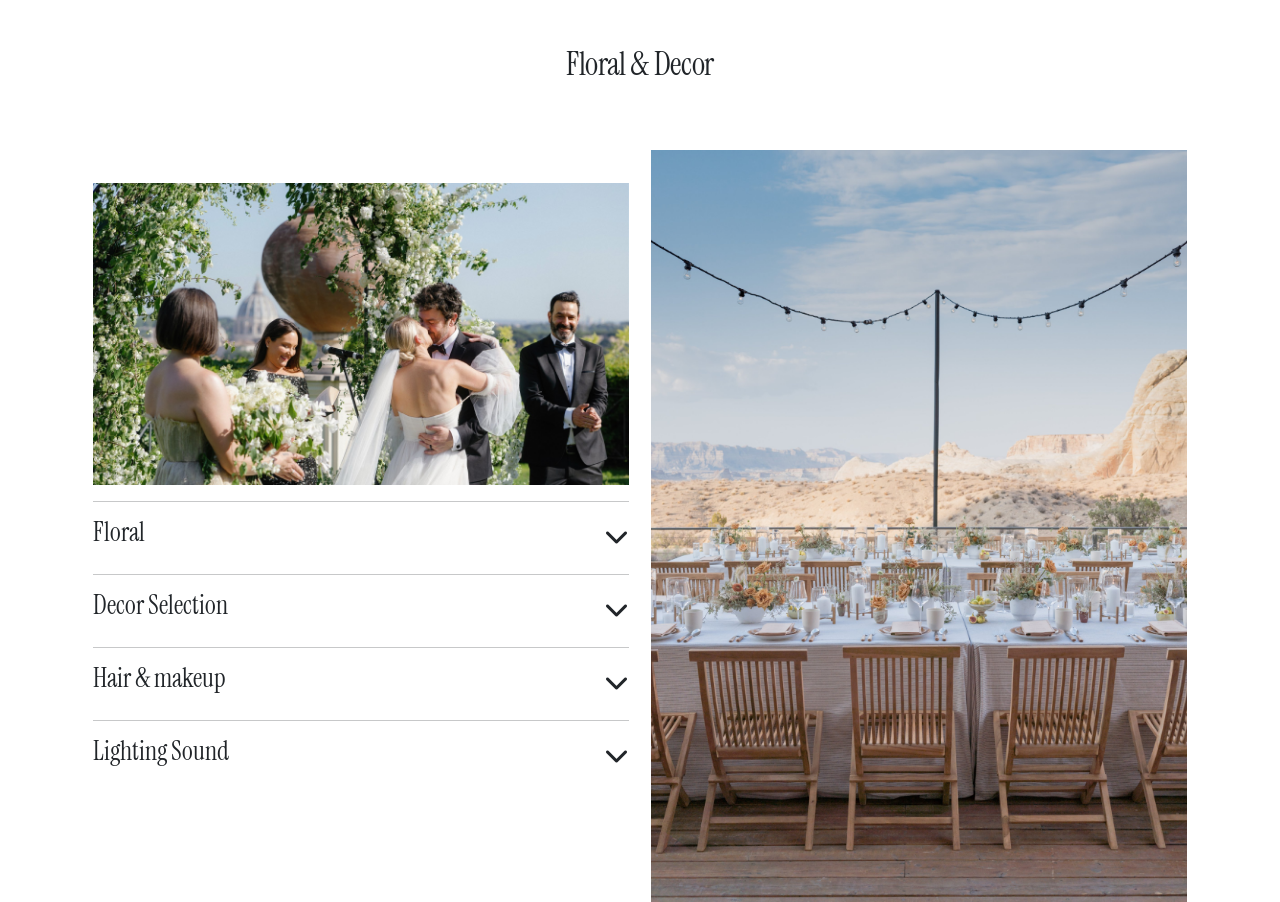
==== Section2.html @ 3f76d7fd "update" ====
<html lang="en">

<head>
    <meta charset="UTF-8">
    <meta name="viewport" content="width=device-width, initial-scale=1.0">
    <title>Floral & Decor</title>
    <link rel="stylesheet" href="CssSection2.css">

    <link rel="stylesheet" href="https://cdnjs.cloudflare.com/ajax/libs/font-awesome/6.5.1/css/all.min.css"
        integrity="sha512-DTOQO9RWCH3ppGqcWaEA1BIZOC6xxalwEsw9c2QQeAIftl+Vegovlnee1c9QX4TctnWMn13TZye+giMm8e2LwA=="
        crossorigin="anonymous" referrerpolicy="no-referrer" />
    <link href="https://cdn.jsdelivr.net/npm/bootstrap@5.3.2/dist/css/bootstrap.min.css" rel="stylesheet"
        integrity="sha384-T3c6CoIi6uLrA9TneNEoa7RxnatzjcDSCmG1MXxSR1GAsXEV/Dwwykc2MPK8M2HN" crossorigin="anonymous">
</head>

<body>
    <div class="container">
        <div class="header">
            <h2>Floral & Decor</h2>
        </div>
        <div class="main">
            <div class="main-left">
                <img src="Rectangle 75.png" alt="">
                <hr>
                <div class="main-floral">
                    <div class="floral">
                        <h3>Floral</h3><i class="fas fa-chevron-down"></i>
                    </div>
                    <p class="content content-floral">The Design is the imagination, creativity and inspiration that
                        makes your event unique. We work closely with you to sleuth out your style and then use that
                        insight to develop every aesthetic component of your event from stationery and lighting to
                        flowers and furniture.</p>
                </div>
                <hr>
                <div class="main-decor">
                    <div class="decor">
                        <h3>Decor Selection</h3> <i class="fas fa-chevron-down"></i>
                    </div>
                    <p class="content content-decor">The Design is the imagination, creativity and inspiration that
                        makes your event unique. We work closely with you to sleuth out your style and then use that
                        insight to develop every aesthetic component of your event from stationery and lighting to
                        flowers and furniture.</p>
                </div>
                <hr>
                <div class="main-hair">
                    <div class="hair">
                        <h3>Hair & makeup</h3> <i class="fas fa-chevron-down"></i>
                    </div>
                    <p class="content content-hair">The Design is the imagination, creativity and inspiration that makes
                        your event unique. We work closely with you to sleuth out your style and then use that insight
                        to develop every aesthetic component of your event from stationery and lighting to flowers and
                        furniture.</p>
                </div>
                <hr>
                <div class="main-light">
                    <div class="lighting">
                        <h3>Lighting Sound</h3> <i class="fas fa-chevron-down"></i>
                    </div>
                    <p class="content content-lighting">The Design is the imagination, creativity and inspiration that
                        makes
                        your event unique. We work closely with you to sleuth out your style and then use that insight
                        to
                        develop every aesthetic component of your event from stationery and lighting to flowers and
                        furniture.
                    </p>
                </div>
            </div>
            <div class="main-right">
                <img src="Rectangle 74.png" alt="">
            </div>
        </div>
    </div>
    <script src="Section2.js"></script>
</body>

</html>
---- CssSection2.css ----
@import url('https://fonts.googleapis.com/css2?family=Instrument+Serif&display=swap');

body {
    background-color: #FFFDF4;
    font-family: Instrument Serif;
    display: flex;
    flex-direction: column;
    align-items: center;
    justify-content: center;
    margin: 0;
}

.header {
    font-family: Instrument Serif;
    text-align: center;
    font-size: 3vw;
    font-weight: 400;
    line-height: 1.2;
    letter-spacing: -0.01em;
    margin: 4% 0;
}

.main {
    display: flex;
    flex-wrap: wrap;
    justify-content: space-around;
    /* Các ảnh nằm ngang với nhau */
}

.main-left {
    width: 48%;
    margin-top: 5%;

}

.floral,
.decor,
.hair,
.lighting {
    display: flex;
    justify-content: space-between;
    align-items: center;
    margin-bottom: 20px;
}

.main-left img {
    width: 100%;
    height: auto;
    max-height: 45%;
    transition: transform 0.3s ease;

}


.main-left i {
    font-size: 24px;
    display: flex;
    align-items: center;
    justify-content: center;
}

.main-left h3 {

    font-family: Instrument Serif;
    font-size: 26px;
    font-weight: 400;
    line-height: 28px;
    letter-spacing: 0em;
    text-align: left;

}

.main-left p {

    font-family: Inter;
    font-size: 15px;
    font-weight: 400;
    line-height: 23px;
    letter-spacing: 0em;
    text-align: left;


}

.main-right img {
    width: 100%;
    height: auto;
}

.main-right {
    width: 48%;
    margin-top: 2%;
}

.content {
    display: none;
    width: 90%;
}

.content.active {
    display: block;
}

/* Responsive design for smaller screens (e.g., phones) */
@media screen and (max-width: 768px) {

    .main-left,
    .main-right {
        width: 100%;
        margin: 2% 0;
    }
}
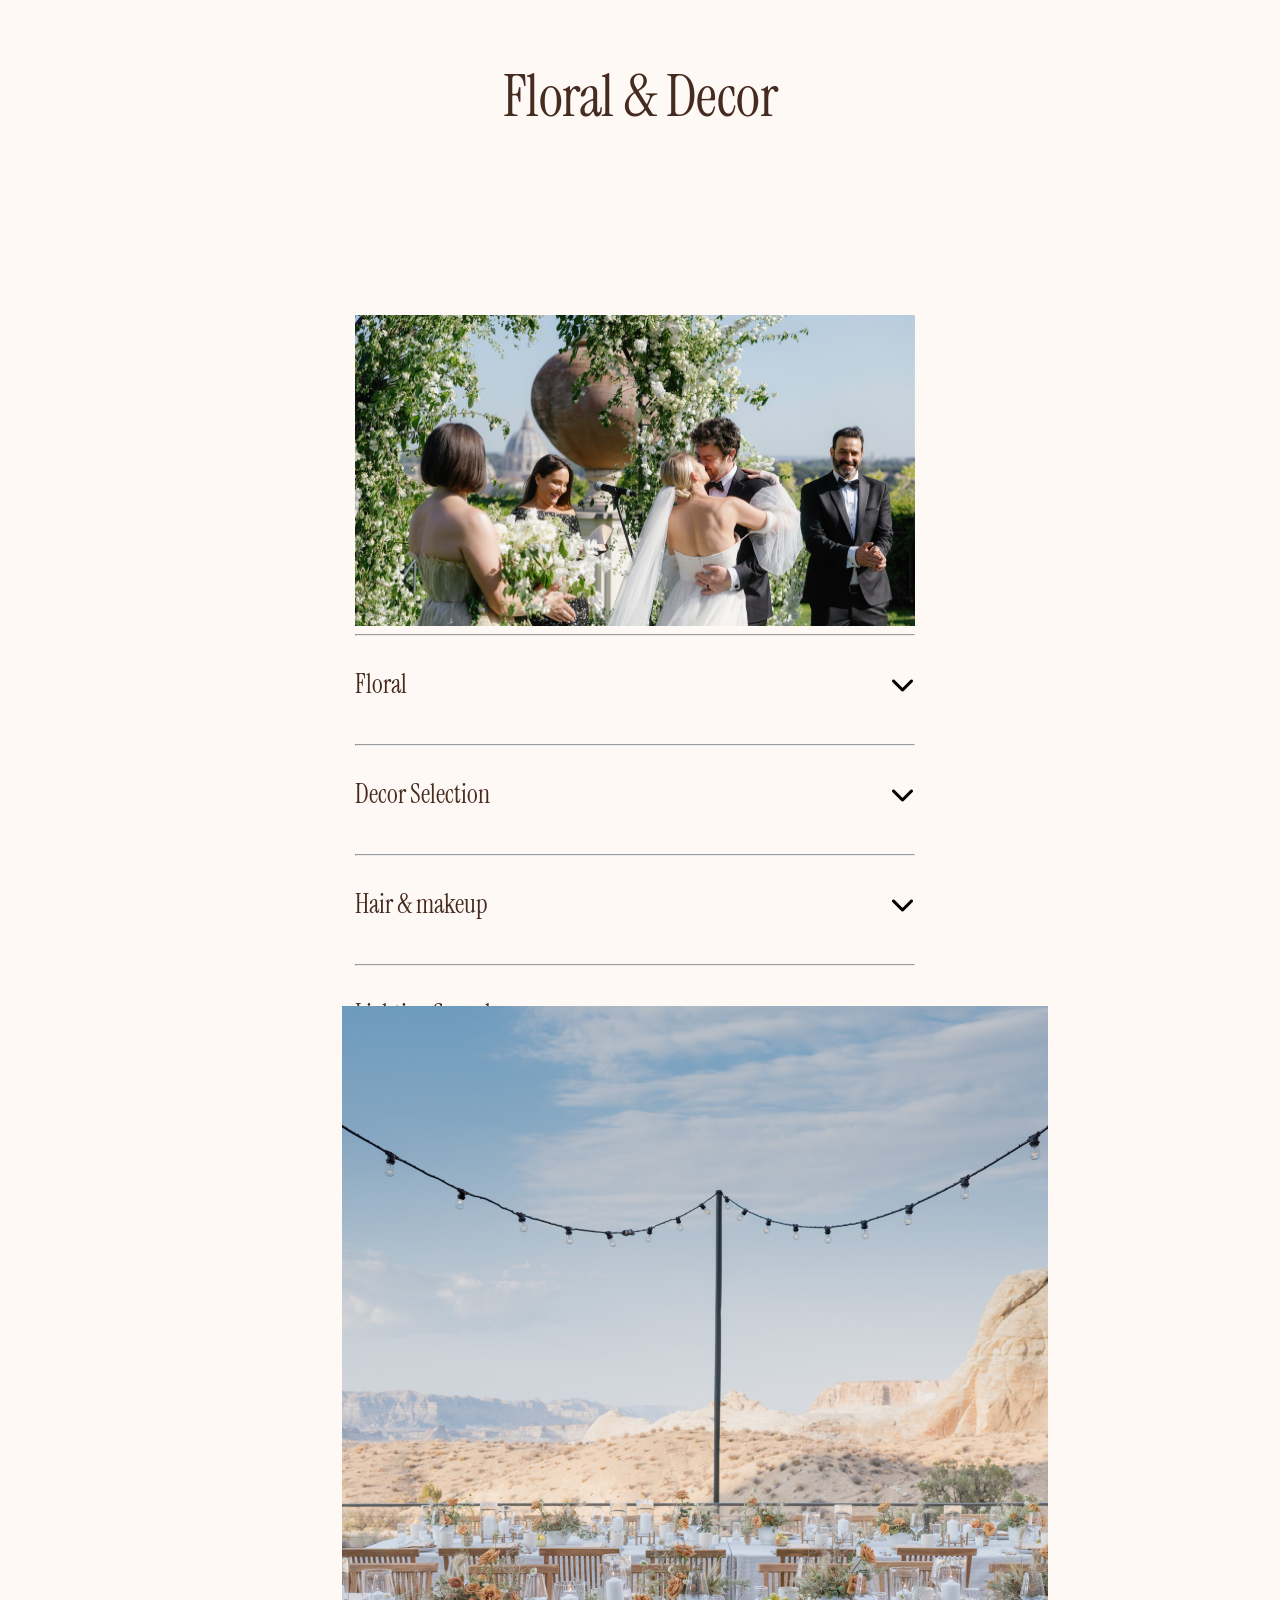
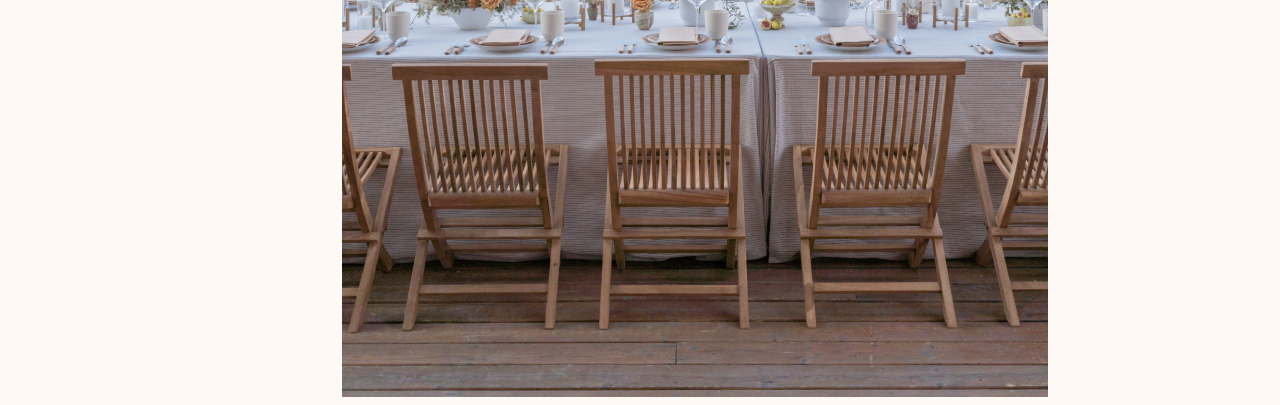
==== commit bcdf4845: "update" ====
--- a/Section2.html
+++ b/Section2.html
@@ -9,14 +9,12 @@
     <link rel="stylesheet" href="https://cdnjs.cloudflare.com/ajax/libs/font-awesome/6.5.1/css/all.min.css"
         integrity="sha512-DTOQO9RWCH3ppGqcWaEA1BIZOC6xxalwEsw9c2QQeAIftl+Vegovlnee1c9QX4TctnWMn13TZye+giMm8e2LwA=="
         crossorigin="anonymous" referrerpolicy="no-referrer" />
-    <link href="https://cdn.jsdelivr.net/npm/bootstrap@5.3.2/dist/css/bootstrap.min.css" rel="stylesheet"
-        integrity="sha384-T3c6CoIi6uLrA9TneNEoa7RxnatzjcDSCmG1MXxSR1GAsXEV/Dwwykc2MPK8M2HN" crossorigin="anonymous">
+
 </head>
-
 <body>
     <div class="container">
         <div class="header">
-            <h2>Floral & Decor</h2>
+            <p class="title">Floral & Decor</p>
         </div>
         <div class="main">
             <div class="main-left">
--- a/CssSection2.css
+++ b/CssSection2.css
@@ -1,13 +1,11 @@
 @import url('https://fonts.googleapis.com/css2?family=Instrument+Serif&display=swap');
-
-body {
-    background-color: #FFFDF4;
+body{
     font-family: Instrument Serif;
     display: flex;
     flex-direction: column;
     align-items: center;
     justify-content: center;
-    margin: 0;
+    background-color:#FFF9F5;
 }
 
 .header {
@@ -19,6 +17,15 @@
     letter-spacing: -0.01em;
     margin: 4% 0;
 }
+.title{
+    font-family: Instrument Serif;
+    font-size: 58px;
+    font-weight: 400;
+    line-height: 61px;
+    letter-spacing: -0.01em;
+    text-align: center;
+    color: #462B20;
+}
 
 .main {
     display: flex;
@@ -28,9 +35,10 @@
 }
 
 .main-left {
-    width: 48%;
-    margin-top: 5%;
-
+    margin-top: 130px;
+    width: 560px;
+    height: 691px;
+    margin-right: 10px;
 }
 
 .floral,
@@ -47,8 +55,6 @@
     width: 100%;
     height: auto;
     max-height: 45%;
-    transition: transform 0.3s ease;
-
 }
 
 
@@ -67,6 +73,7 @@
     line-height: 28px;
     letter-spacing: 0em;
     text-align: left;
+    color: #462B20;
 
 }
 
@@ -78,6 +85,7 @@
     line-height: 23px;
     letter-spacing: 0em;
     text-align: left;
+    color: #42291F;
 
 
 }
@@ -88,8 +96,9 @@
 }
 
 .main-right {
-    width: 48%;
-    margin-top: 2%;
+    width: 706px;
+    height: 991px;
+    margin-left: 110px;
 }
 
 .content {
